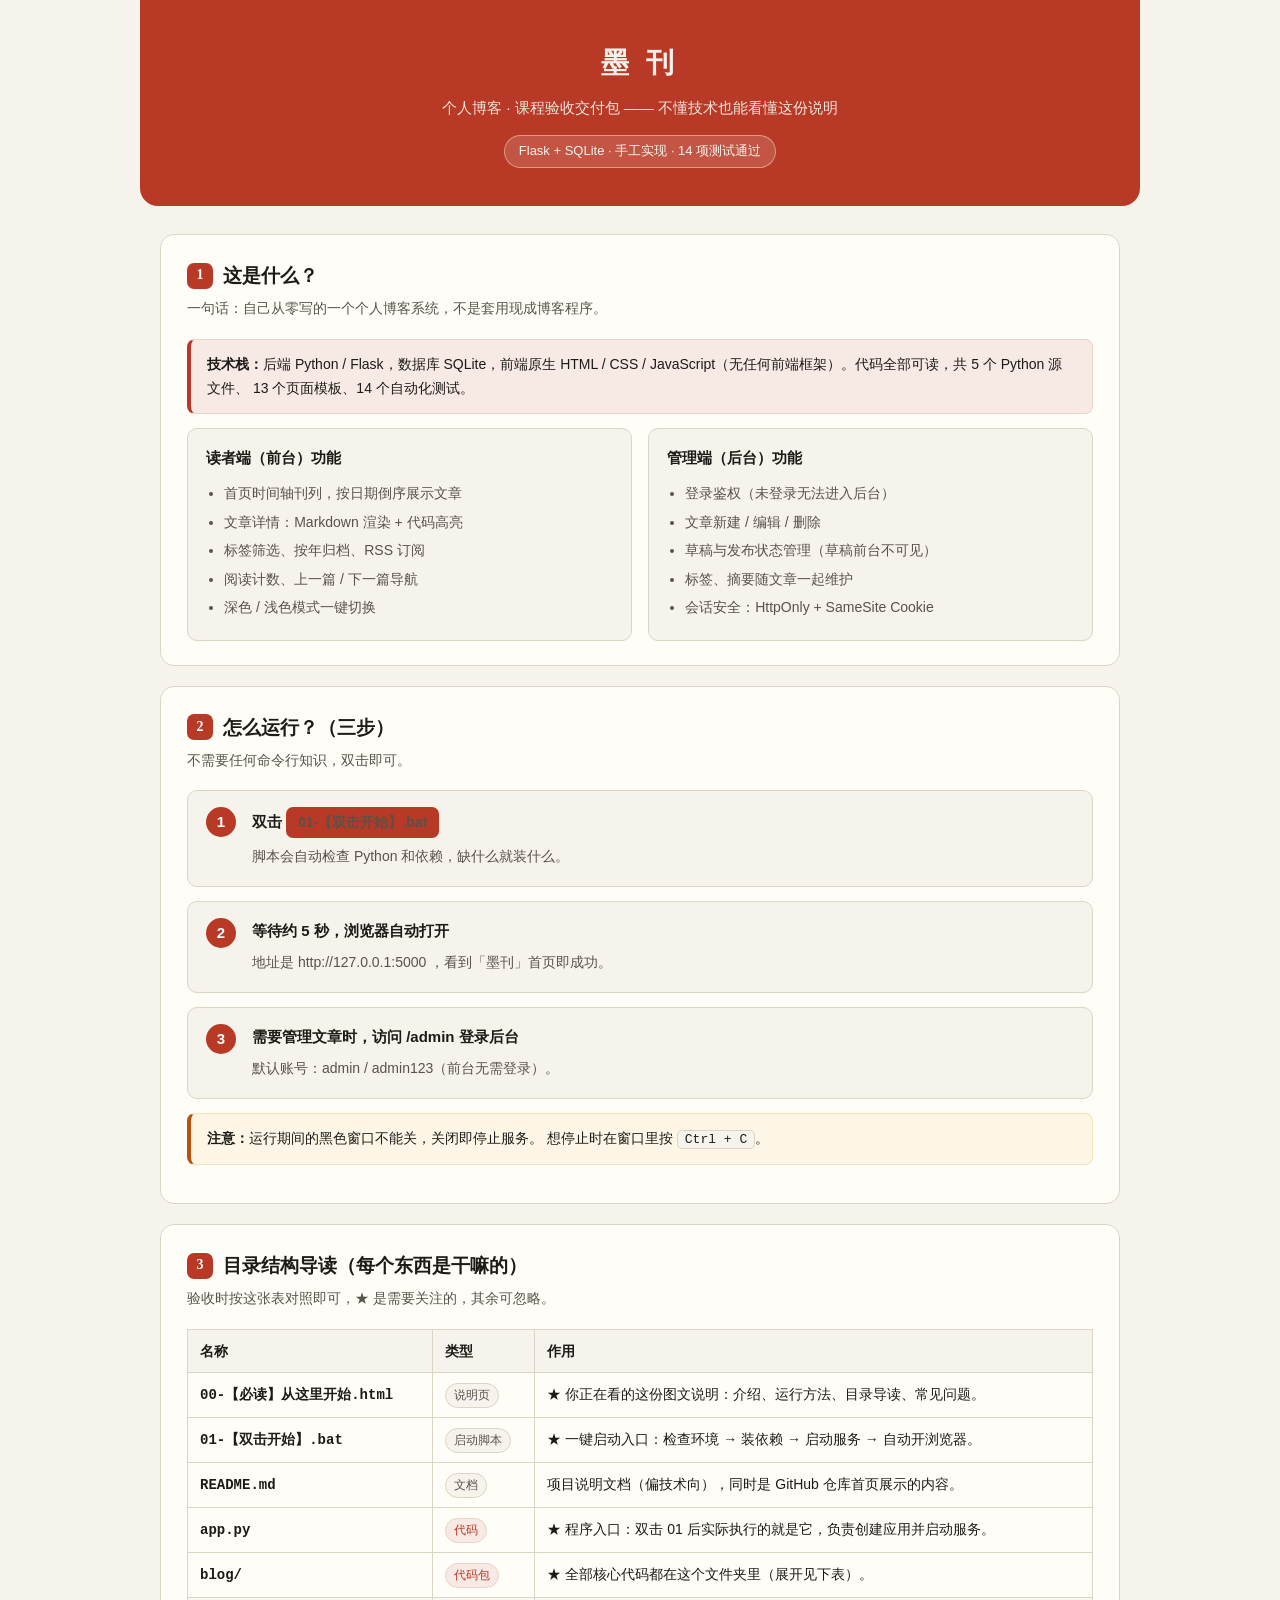
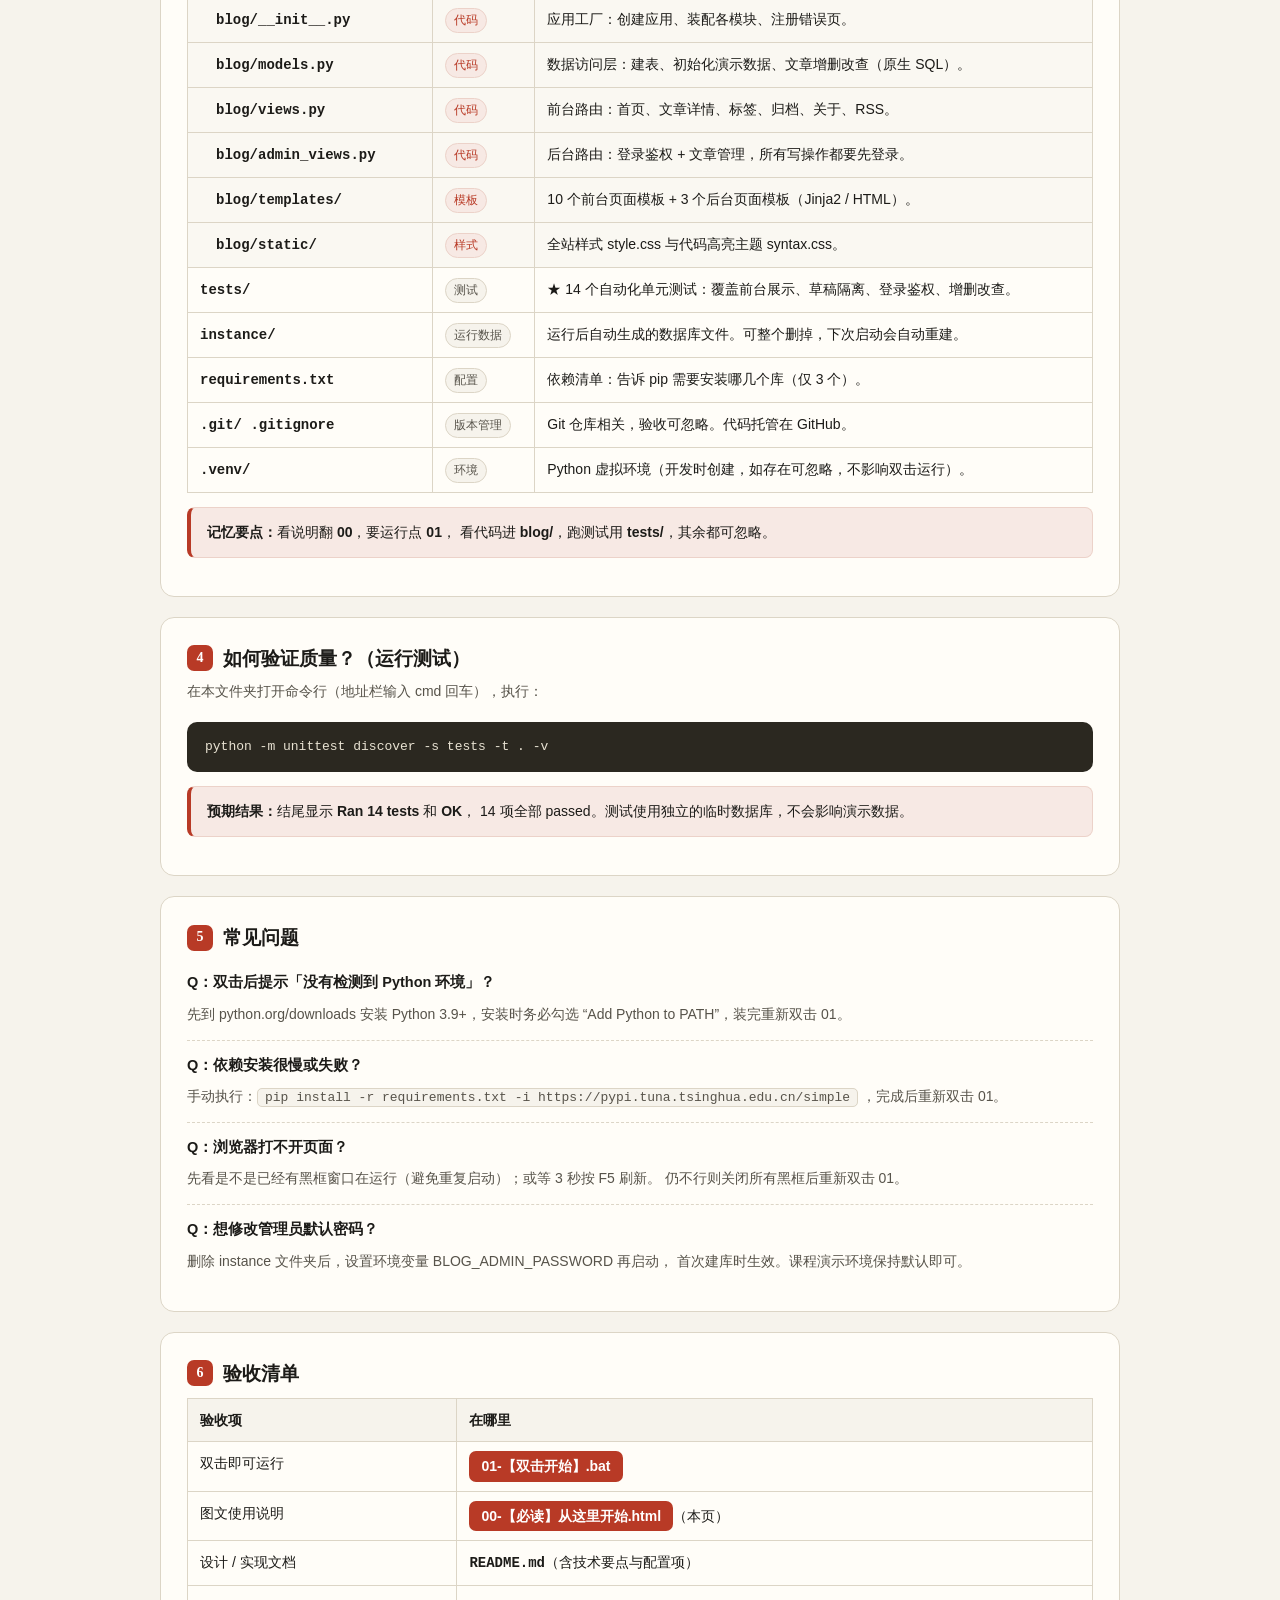
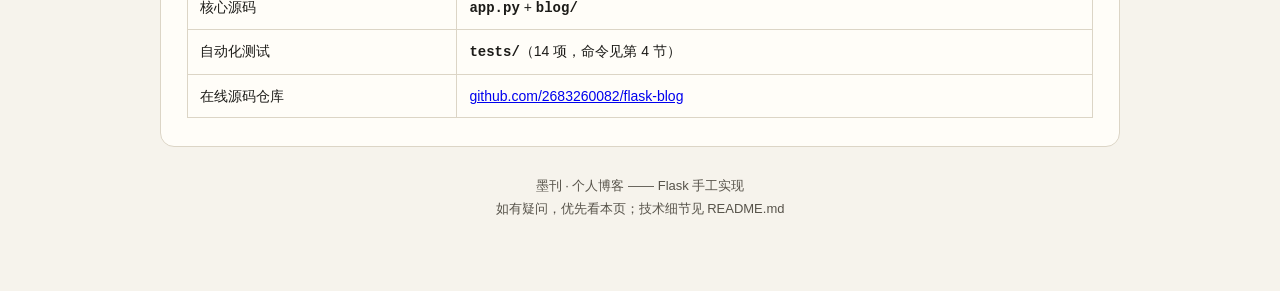
==== 00-【必读】从这里开始.html @ ae416929 "重构为 blog 包结构并新增验收交付层: 00必读图文说明与01一键启动" ====
<!DOCTYPE html>
<html lang="zh-CN">
<head>
<meta charset="UTF-8">
<meta name="viewport" content="width=device-width, initial-scale=1.0">
<title>必读 · 从这里开始 —— 墨刊个人博客</title>
<style>
/* 与「墨刊」本身的配色保持一致, 让人一眼知道这是同一个项目 */
:root {
  --paper: #f6f3ec;
  --panel: #fffdf8;
  --ink: #1c1b18;
  --muted: #57534a;
  --line: #dcd5c6;
  --seal: #b83a26;
  --seal-dark: #96281a;
  --seal-wash: #f7e9e4;
  --ok: #16a34a;
  --warn: #b45309;
}
* { box-sizing: border-box; }
body {
  margin: 0; padding: 0 20px 60px;
  font-family: -apple-system, "PingFang SC", "Microsoft YaHei", "Segoe UI", sans-serif;
  background: var(--paper); color: var(--ink); line-height: 1.75;
}
.wrap { max-width: 960px; margin: 0 auto; }

/* 页头 */
.hero {
  background: var(--seal);
  color: #f6f3ec; border-radius: 0 0 18px 18px;
  padding: 38px 30px; margin: 0 -20px 28px;
  text-align: center;
}
.hero h1 {
  margin: 0 0 8px; font-size: 28px;
  font-family: Georgia, "Songti SC", "SimSun", serif;
  letter-spacing: 0.18em;
}
.hero p { margin: 0; opacity: .92; font-size: 15px; }
.hero .badge {
  display: inline-block; margin-top: 14px; padding: 4px 14px;
  background: rgba(255,255,255,.14); border: 1px solid rgba(255,255,255,.4);
  border-radius: 999px; font-size: 13px;
}

/* 通用区块 */
section {
  background: var(--panel); border: 1px solid var(--line);
  border-radius: 14px; padding: 24px 26px; margin-bottom: 20px;
}
h2 {
  font-size: 19px; margin: 0 0 4px;
  display: flex; align-items: center; gap: 10px;
  font-family: Georgia, "Songti SC", "SimSun", serif;
}
h2 .num {
  background: var(--seal); color: #fff;
  width: 26px; height: 26px; border-radius: 7px;
  display: inline-flex; align-items: center; justify-content: center;
  font-size: 14px; flex: 0 0 auto;
  font-family: inherit;
}
.sub { color: var(--muted); font-size: 14px; margin: 0 0 18px; }
h3 { font-size: 15px; margin: 22px 0 10px; color: var(--ink); }

/* 提示条 */
.tip {
  background: var(--seal-wash); border: 1px solid #ecd2c9;
  border-left: 4px solid var(--seal);
  border-radius: 8px; padding: 12px 16px; font-size: 14px; margin: 14px 0;
}
.warn {
  background: #fdf6e7; border: 1px solid #f3e2b3;
  border-left: 4px solid var(--warn);
  border-radius: 8px; padding: 12px 16px; font-size: 14px; margin: 14px 0;
}
.tip b, .warn b { color: var(--ink); }

/* 启动步骤 */
.steps { counter-reset: step; display: grid; gap: 14px; }
.step {
  display: flex; gap: 16px; align-items: flex-start;
  background: var(--paper); border: 1px solid var(--line);
  border-radius: 10px; padding: 16px 18px;
}
.step::before {
  counter-increment: step; content: counter(step);
  background: var(--seal); color: #fff;
  width: 30px; height: 30px; border-radius: 50%; flex: 0 0 auto;
  display: flex; align-items: center; justify-content: center;
  font-weight: 700; font-size: 15px;
}
.step .body { flex: 1; }
.step .body b { display: block; margin-bottom: 4px; font-size: 15px; }
.step .body span { color: var(--muted); font-size: 14px; }

/* 模拟实际文件 */
.file-btn {
  display: inline-block; background: var(--seal); color: #fff;
  padding: 3px 12px; border-radius: 7px; font-weight: 600; font-size: 14px;
}
code, .kbd {
  background: var(--paper); border: 1px solid var(--line); border-radius: 5px;
  padding: 1px 7px; font-family: Consolas, "Courier New", monospace;
  font-size: 13px;
}
pre {
  background: #2b2820; color: #e8e2d2; border-radius: 10px;
  padding: 14px 18px; overflow-x: auto;
  font-family: Consolas, "Courier New", monospace; font-size: 13.5px;
  line-height: 1.7;
}
pre code { background: none; border: 0; padding: 0; color: inherit; }

/* 目录导读表 */
table {
  width: 100%; border-collapse: collapse; font-size: 14px; margin: 8px 0 4px;
}
th, td {
  border: 1px solid var(--line); padding: 9px 12px;
  text-align: left; vertical-align: top;
}
th { background: var(--paper); font-weight: 600; white-space: nowrap; }
td .name { font-family: Consolas, monospace; font-weight: 600; }
td .kind {
  display: inline-block; font-size: 12px; padding: 1px 8px;
  border-radius: 999px; border: 1px solid var(--line);
  color: var(--muted); background: var(--paper); white-space: nowrap;
}
td .kind.code { color: var(--seal); border-color: #ecd2c9; background: var(--seal-wash); }
tr.sub-row td { background: #faf8f2; }
tr.sub-row td:first-child { padding-left: 28px; }

/* 功能清单 */
.grid2 { display: grid; grid-template-columns: 1fr 1fr; gap: 16px; }
@media (max-width: 720px) { .grid2 { grid-template-columns: 1fr; } }
.card {
  background: var(--paper); border: 1px solid var(--line);
  border-radius: 10px; padding: 16px 18px;
}
.card h3 { margin: 0 0 10px; font-size: 15px; }
.card ul { margin: 0; padding-left: 1.3em; font-size: 14px; color: var(--muted); }
.card li { margin: 4px 0; }

/* FAQ */
.faq { border-top: 1px dashed var(--line); padding: 12px 0; }
.faq:first-of-type { border-top: 0; }
.faq b { display: block; margin-bottom: 4px; font-size: 14.5px; }
.faq span { color: var(--muted); font-size: 14px; }

/* 页脚 */
.foot {
  text-align: center; color: var(--muted); font-size: 13px;
  padding-top: 8px;
}
.foot a { color: var(--seal); }
</style>
</head>
<body>
<div class="wrap">

  <div class="hero">
    <h1>墨 刊</h1>
    <p>个人博客 · 课程验收交付包 —— 不懂技术也能看懂这份说明</p>
    <span class="badge">Flask + SQLite · 手工实现 · 14 项测试通过</span>
  </div>

  <!-- ① 项目是什么 -->
  <section>
    <h2><span class="num">1</span>这是什么？</h2>
    <p class="sub">一句话：自己从零写的一个个人博客系统，不是套用现成博客程序。</p>
    <div class="tip">
      <b>技术栈：</b>后端 Python / Flask，数据库 SQLite，前端原生 HTML / CSS /
      JavaScript（无任何前端框架）。代码全部可读，共 5 个 Python 源文件、
      13 个页面模板、14 个自动化测试。
    </div>
    <div class="grid2">
      <div class="card">
        <h3>读者端（前台）功能</h3>
        <ul>
          <li>首页时间轴刊列，按日期倒序展示文章</li>
          <li>文章详情：Markdown 渲染 + 代码高亮</li>
          <li>标签筛选、按年归档、RSS 订阅</li>
          <li>阅读计数、上一篇 / 下一篇导航</li>
          <li>深色 / 浅色模式一键切换</li>
        </ul>
      </div>
      <div class="card">
        <h3>管理端（后台）功能</h3>
        <ul>
          <li>登录鉴权（未登录无法进入后台）</li>
          <li>文章新建 / 编辑 / 删除</li>
          <li>草稿与发布状态管理（草稿前台不可见）</li>
          <li>标签、摘要随文章一起维护</li>
          <li>会话安全：HttpOnly + SameSite Cookie</li>
        </ul>
      </div>
    </div>
  </section>

  <!-- ② 怎么跑起来 -->
  <section>
    <h2><span class="num">2</span>怎么运行？（三步）</h2>
    <p class="sub">不需要任何命令行知识，双击即可。</p>
    <div class="steps">
      <div class="step">
        <div class="body">
          <b>双击 <span class="file-btn">01-【双击开始】.bat</span></b>
          <span>脚本会自动检查 Python 和依赖，缺什么就装什么。</span>
        </div>
      </div>
      <div class="step">
        <div class="body">
          <b>等待约 5 秒，浏览器自动打开</b>
          <span>地址是 http://127.0.0.1:5000 ，看到「墨刊」首页即成功。</span>
        </div>
      </div>
      <div class="step">
        <div class="body">
          <b>需要管理文章时，访问 /admin 登录后台</b>
          <span>默认账号：admin / admin123（前台无需登录）。</span>
        </div>
      </div>
    </div>
    <div class="warn">
      <b>注意：</b>运行期间的黑色窗口不能关，关闭即停止服务。
      想停止时在窗口里按 <span class="kbd">Ctrl + C</span>。
    </div>
  </section>

  <!-- ③ 目录导读 -->
  <section>
    <h2><span class="num">3</span>目录结构导读（每个东西是干嘛的）</h2>
    <p class="sub">验收时按这张表对照即可，★ 是需要关注的，其余可忽略。</p>
    <table>
      <tr><th>名称</th><th>类型</th><th>作用</th></tr>
      <tr>
        <td><span class="name">00-【必读】从这里开始.html</span></td>
        <td><span class="kind">说明页</span></td>
        <td>★ 你正在看的这份图文说明：介绍、运行方法、目录导读、常见问题。</td>
      </tr>
      <tr>
        <td><span class="name">01-【双击开始】.bat</span></td>
        <td><span class="kind">启动脚本</span></td>
        <td>★ 一键启动入口：检查环境 → 装依赖 → 启动服务 → 自动开浏览器。</td>
      </tr>
      <tr>
        <td><span class="name">README.md</span></td>
        <td><span class="kind">文档</span></td>
        <td>项目说明文档（偏技术向），同时是 GitHub 仓库首页展示的内容。</td>
      </tr>
      <tr>
        <td><span class="name">app.py</span></td>
        <td><span class="kind code">代码</span></td>
        <td>★ 程序入口：双击 01 后实际执行的就是它，负责创建应用并启动服务。</td>
      </tr>
      <tr>
        <td><span class="name">blog/</span></td>
        <td><span class="kind code">代码包</span></td>
        <td>★ 全部核心代码都在这个文件夹里（展开见下表）。</td>
      </tr>
      <tr class="sub-row"><td><span class="name">blog/__init__.py</span></td><td><span class="kind code">代码</span></td><td>应用工厂：创建应用、装配各模块、注册错误页。</td></tr>
      <tr class="sub-row"><td><span class="name">blog/models.py</span></td><td><span class="kind code">代码</span></td><td>数据访问层：建表、初始化演示数据、文章增删改查（原生 SQL）。</td></tr>
      <tr class="sub-row"><td><span class="name">blog/views.py</span></td><td><span class="kind code">代码</span></td><td>前台路由：首页、文章详情、标签、归档、关于、RSS。</td></tr>
      <tr class="sub-row"><td><span class="name">blog/admin_views.py</span></td><td><span class="kind code">代码</span></td><td>后台路由：登录鉴权 + 文章管理，所有写操作都要先登录。</td></tr>
      <tr class="sub-row"><td><span class="name">blog/templates/</span></td><td><span class="kind code">模板</span></td><td>10 个前台页面模板 + 3 个后台页面模板（Jinja2 / HTML）。</td></tr>
      <tr class="sub-row"><td><span class="name">blog/static/</span></td><td><span class="kind code">样式</span></td><td>全站样式 style.css 与代码高亮主题 syntax.css。</td></tr>
      <tr>
        <td><span class="name">tests/</span></td>
        <td><span class="kind">测试</span></td>
        <td>★ 14 个自动化单元测试：覆盖前台展示、草稿隔离、登录鉴权、增删改查。</td>
      </tr>
      <tr>
        <td><span class="name">instance/</span></td>
        <td><span class="kind">运行数据</span></td>
        <td>运行后自动生成的数据库文件。可整个删掉，下次启动会自动重建。</td>
      </tr>
      <tr>
        <td><span class="name">requirements.txt</span></td>
        <td><span class="kind">配置</span></td>
        <td>依赖清单：告诉 pip 需要安装哪几个库（仅 3 个）。</td>
      </tr>
      <tr>
        <td><span class="name">.git/  .gitignore</span></td>
        <td><span class="kind">版本管理</span></td>
        <td>Git 仓库相关，验收可忽略。代码托管在 GitHub。</td>
      </tr>
      <tr>
        <td><span class="name">.venv/</span></td>
        <td><span class="kind">环境</span></td>
        <td>Python 虚拟环境（开发时创建，如存在可忽略，不影响双击运行）。</td>
      </tr>
    </table>
    <div class="tip">
      <b>记忆要点：</b>看说明翻 <b>00</b>，要运行点 <b>01</b>，
      看代码进 <b>blog/</b>，跑测试用 <b>tests/</b>，其余都可忽略。
    </div>
  </section>

  <!-- ④ 测试 -->
  <section>
    <h2><span class="num">4</span>如何验证质量？（运行测试）</h2>
    <p class="sub">在本文件夹打开命令行（地址栏输入 cmd 回车），执行：</p>
<pre><code>python -m unittest discover -s tests -t . -v</code></pre>
    <div class="tip">
      <b>预期结果：</b>结尾显示 <b>Ran 14 tests</b> 和 <b>OK</b>，
      14 项全部 passed。测试使用独立的临时数据库，不会影响演示数据。
    </div>
  </section>

  <!-- ⑤ FAQ -->
  <section>
    <h2><span class="num">5</span>常见问题</h2>
    <div class="faq">
      <b>Q：双击后提示「没有检测到 Python 环境」？</b>
      <span>先到 python.org/downloads 安装 Python 3.9+，安装时务必勾选
      “Add Python to PATH”，装完重新双击 01。</span>
    </div>
    <div class="faq">
      <b>Q：依赖安装很慢或失败？</b>
      <span>手动执行：<code>pip install -r requirements.txt -i https://pypi.tuna.tsinghua.edu.cn/simple</code>
      ，完成后重新双击 01。</span>
    </div>
    <div class="faq">
      <b>Q：浏览器打不开页面？</b>
      <span>先看是不是已经有黑框窗口在运行（避免重复启动）；或等 3 秒按 F5 刷新。
      仍不行则关闭所有黑框后重新双击 01。</span>
    </div>
    <div class="faq">
      <b>Q：想修改管理员默认密码？</b>
      <span>删除 instance 文件夹后，设置环境变量 BLOG_ADMIN_PASSWORD 再启动，
      首次建库时生效。课程演示环境保持默认即可。</span>
    </div>
  </section>

  <!-- ⑥ 交付清单 -->
  <section>
    <h2><span class="num">6</span>验收清单</h2>
    <table>
      <tr><th>验收项</th><th>在哪里</th></tr>
      <tr><td>双击即可运行</td><td><span class="file-btn">01-【双击开始】.bat</span></td></tr>
      <tr><td>图文使用说明</td><td><span class="file-btn">00-【必读】从这里开始.html</span>（本页）</td></tr>
      <tr><td>设计 / 实现文档</td><td><span class="name">README.md</span>（含技术要点与配置项）</td></tr>
      <tr><td>核心源码</td><td><span class="name">app.py</span> + <span class="name">blog/</span></td></tr>
      <tr><td>自动化测试</td><td><span class="name">tests/</span>（14 项，命令见第 4 节）</td></tr>
      <tr><td>在线源码仓库</td><td><a href="https://github.com/2683260082/flask-blog">github.com/2683260082/flask-blog</a></td></tr>
    </table>
  </section>

  <p class="foot">
    墨刊 · 个人博客 —— Flask 手工实现<br>
    如有疑问，优先看本页；技术细节见 README.md
  </p>

</div>
</body>
</html>
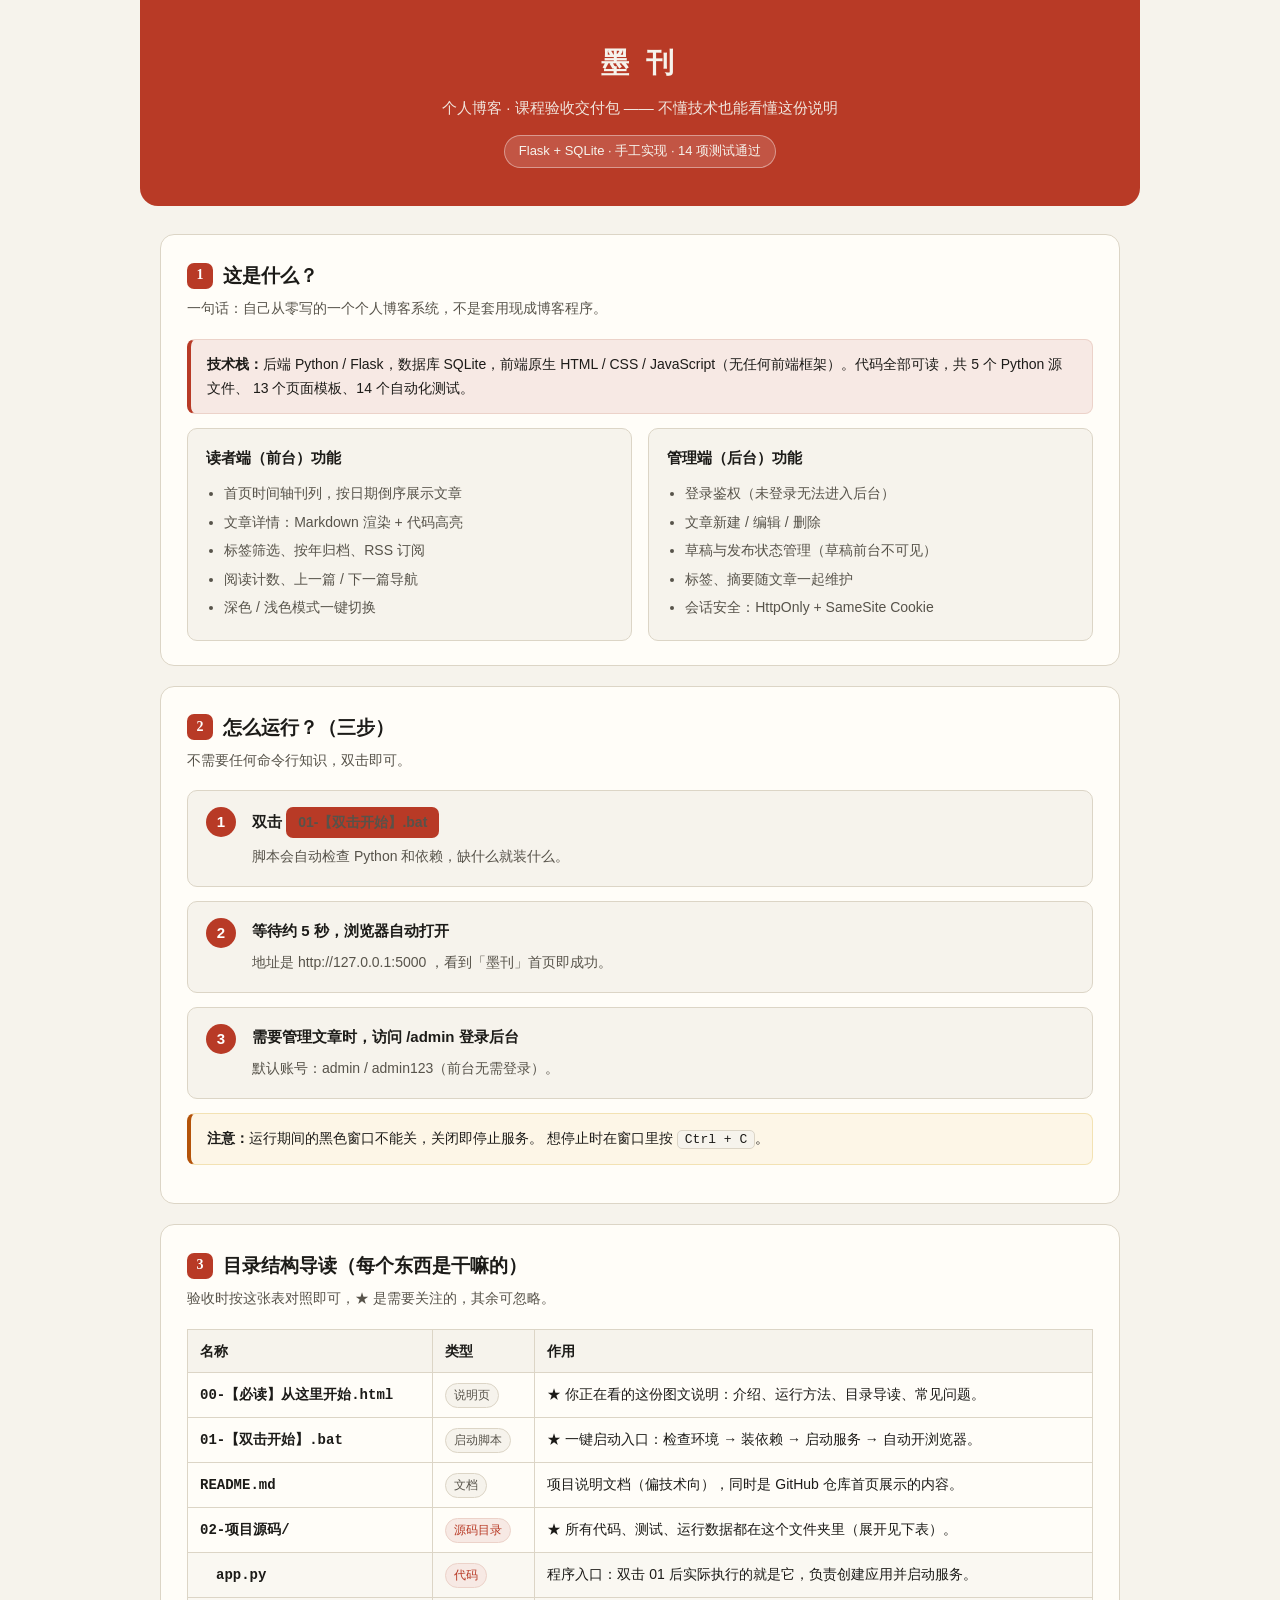
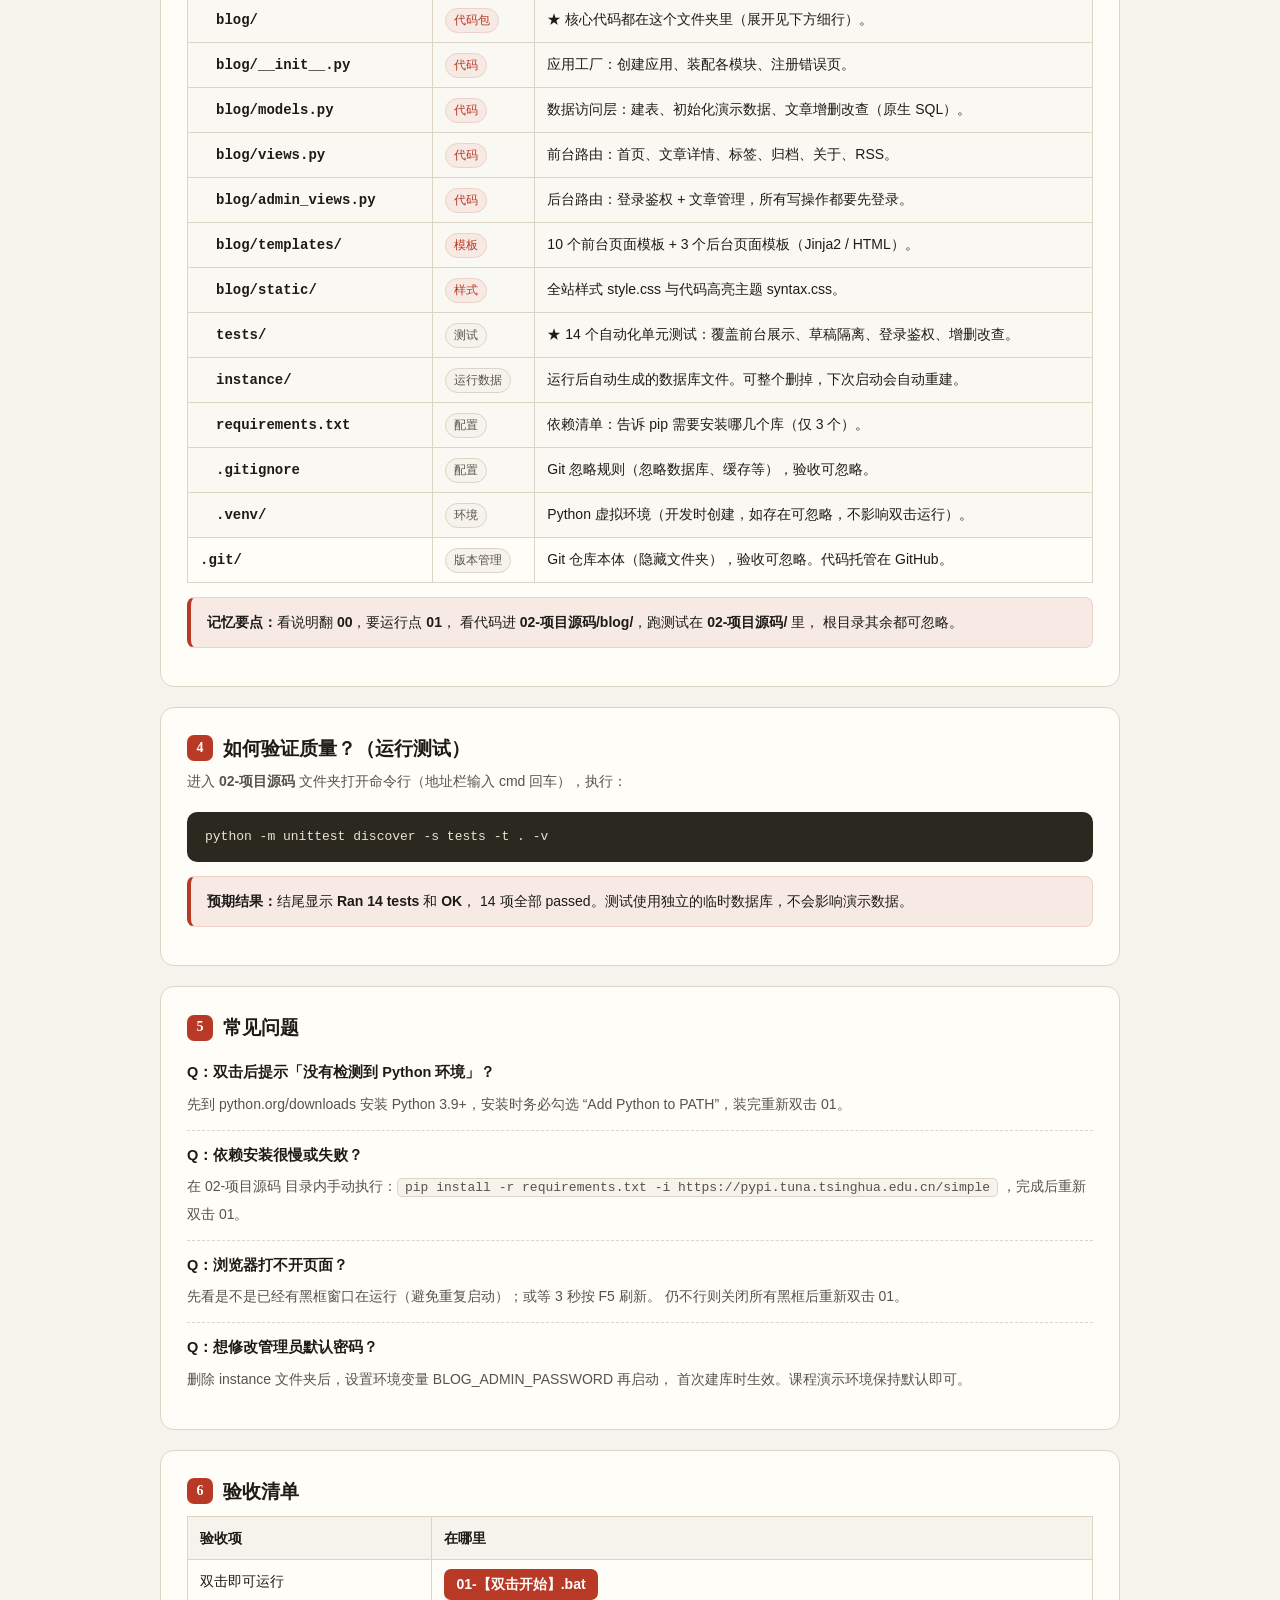
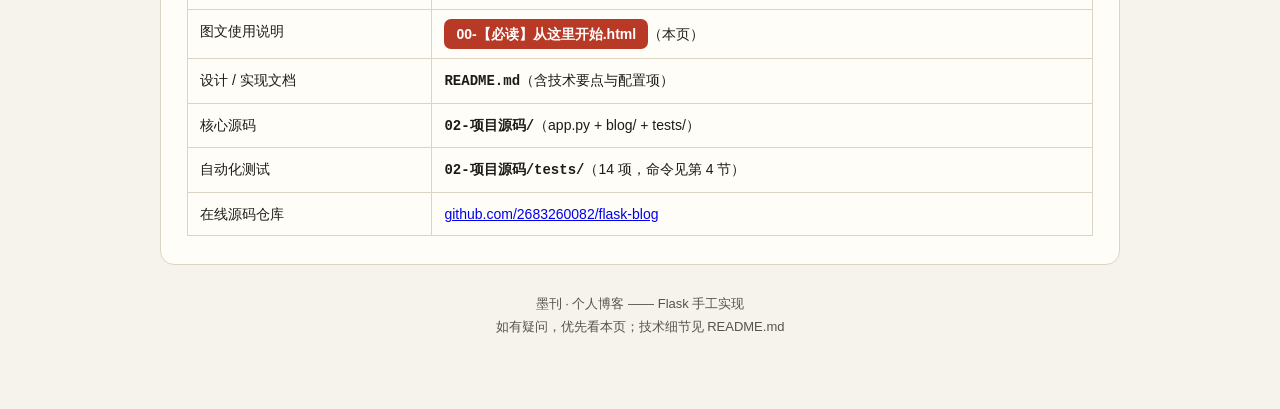
==== commit 5e3b05bf: "重组为验收交付结构: 根目录仅保留00说明/01启动/README, 源码收入02-项目源码, 修复 requirements 在中文Windows下 pip GBK 解码失败" ====
--- a/00-【必读】从这里开始.html
+++ b/00-【必读】从这里开始.html
@@ -252,14 +252,19 @@
         <td>项目说明文档（偏技术向），同时是 GitHub 仓库首页展示的内容。</td>
       </tr>
       <tr>
+        <td><span class="name">02-项目源码/</span></td>
+        <td><span class="kind code">源码目录</span></td>
+        <td>★ 所有代码、测试、运行数据都在这个文件夹里（展开见下表）。</td>
+      </tr>
+      <tr class="sub-row">
         <td><span class="name">app.py</span></td>
         <td><span class="kind code">代码</span></td>
-        <td>★ 程序入口：双击 01 后实际执行的就是它，负责创建应用并启动服务。</td>
-      </tr>
-      <tr>
+        <td>程序入口：双击 01 后实际执行的就是它，负责创建应用并启动服务。</td>
+      </tr>
+      <tr class="sub-row">
         <td><span class="name">blog/</span></td>
         <td><span class="kind code">代码包</span></td>
-        <td>★ 全部核心代码都在这个文件夹里（展开见下表）。</td>
+        <td>★ 核心代码都在这个文件夹里（展开见下方细行）。</td>
       </tr>
       <tr class="sub-row"><td><span class="name">blog/__init__.py</span></td><td><span class="kind code">代码</span></td><td>应用工厂：创建应用、装配各模块、注册错误页。</td></tr>
       <tr class="sub-row"><td><span class="name">blog/models.py</span></td><td><span class="kind code">代码</span></td><td>数据访问层：建表、初始化演示数据、文章增删改查（原生 SQL）。</td></tr>
@@ -267,42 +272,48 @@
       <tr class="sub-row"><td><span class="name">blog/admin_views.py</span></td><td><span class="kind code">代码</span></td><td>后台路由：登录鉴权 + 文章管理，所有写操作都要先登录。</td></tr>
       <tr class="sub-row"><td><span class="name">blog/templates/</span></td><td><span class="kind code">模板</span></td><td>10 个前台页面模板 + 3 个后台页面模板（Jinja2 / HTML）。</td></tr>
       <tr class="sub-row"><td><span class="name">blog/static/</span></td><td><span class="kind code">样式</span></td><td>全站样式 style.css 与代码高亮主题 syntax.css。</td></tr>
-      <tr>
+      <tr class="sub-row">
         <td><span class="name">tests/</span></td>
         <td><span class="kind">测试</span></td>
         <td>★ 14 个自动化单元测试：覆盖前台展示、草稿隔离、登录鉴权、增删改查。</td>
       </tr>
-      <tr>
+      <tr class="sub-row">
         <td><span class="name">instance/</span></td>
         <td><span class="kind">运行数据</span></td>
         <td>运行后自动生成的数据库文件。可整个删掉，下次启动会自动重建。</td>
       </tr>
-      <tr>
+      <tr class="sub-row">
         <td><span class="name">requirements.txt</span></td>
         <td><span class="kind">配置</span></td>
         <td>依赖清单：告诉 pip 需要安装哪几个库（仅 3 个）。</td>
       </tr>
-      <tr>
-        <td><span class="name">.git/  .gitignore</span></td>
-        <td><span class="kind">版本管理</span></td>
-        <td>Git 仓库相关，验收可忽略。代码托管在 GitHub。</td>
-      </tr>
-      <tr>
+      <tr class="sub-row">
+        <td><span class="name">.gitignore</span></td>
+        <td><span class="kind">配置</span></td>
+        <td>Git 忽略规则（忽略数据库、缓存等），验收可忽略。</td>
+      </tr>
+      <tr class="sub-row">
         <td><span class="name">.venv/</span></td>
         <td><span class="kind">环境</span></td>
         <td>Python 虚拟环境（开发时创建，如存在可忽略，不影响双击运行）。</td>
       </tr>
+      <tr>
+        <td><span class="name">.git/</span></td>
+        <td><span class="kind">版本管理</span></td>
+        <td>Git 仓库本体（隐藏文件夹），验收可忽略。代码托管在 GitHub。</td>
+      </tr>
     </table>
     <div class="tip">
       <b>记忆要点：</b>看说明翻 <b>00</b>，要运行点 <b>01</b>，
-      看代码进 <b>blog/</b>，跑测试用 <b>tests/</b>，其余都可忽略。
+      看代码进 <b>02-项目源码/blog/</b>，跑测试在 <b>02-项目源码/</b> 里，
+      根目录其余都可忽略。
     </div>
   </section>
 
   <!-- ④ 测试 -->
   <section>
     <h2><span class="num">4</span>如何验证质量？（运行测试）</h2>
-    <p class="sub">在本文件夹打开命令行（地址栏输入 cmd 回车），执行：</p>
+    <p class="sub">进入 <b>02-项目源码</b> 文件夹打开命令行（地址栏输入 cmd 回车），执行：</p>
 <pre><code>python -m unittest discover -s tests -t . -v</code></pre>
     <div class="tip">
       <b>预期结果：</b>结尾显示 <b>Ran 14 tests</b> 和 <b>OK</b>，
@@ -320,7 +331,7 @@
     </div>
     <div class="faq">
       <b>Q：依赖安装很慢或失败？</b>
-      <span>手动执行：<code>pip install -r requirements.txt -i https://pypi.tuna.tsinghua.edu.cn/simple</code>
+      <span>在 02-项目源码 目录内手动执行：<code>pip install -r requirements.txt -i https://pypi.tuna.tsinghua.edu.cn/simple</code>
       ，完成后重新双击 01。</span>
     </div>
     <div class="faq">
@@ -343,8 +354,8 @@
       <tr><td>双击即可运行</td><td><span class="file-btn">01-【双击开始】.bat</span></td></tr>
       <tr><td>图文使用说明</td><td><span class="file-btn">00-【必读】从这里开始.html</span>（本页）</td></tr>
       <tr><td>设计 / 实现文档</td><td><span class="name">README.md</span>（含技术要点与配置项）</td></tr>
-      <tr><td>核心源码</td><td><span class="name">app.py</span> + <span class="name">blog/</span></td></tr>
-      <tr><td>自动化测试</td><td><span class="name">tests/</span>（14 项，命令见第 4 节）</td></tr>
+      <tr><td>核心源码</td><td><span class="name">02-项目源码/</span>（app.py + blog/ + tests/）</td></tr>
+      <tr><td>自动化测试</td><td><span class="name">02-项目源码/tests/</span>（14 项，命令见第 4 节）</td></tr>
       <tr><td>在线源码仓库</td><td><a href="https://github.com/2683260082/flask-blog">github.com/2683260082/flask-blog</a></td></tr>
     </table>
   </section>
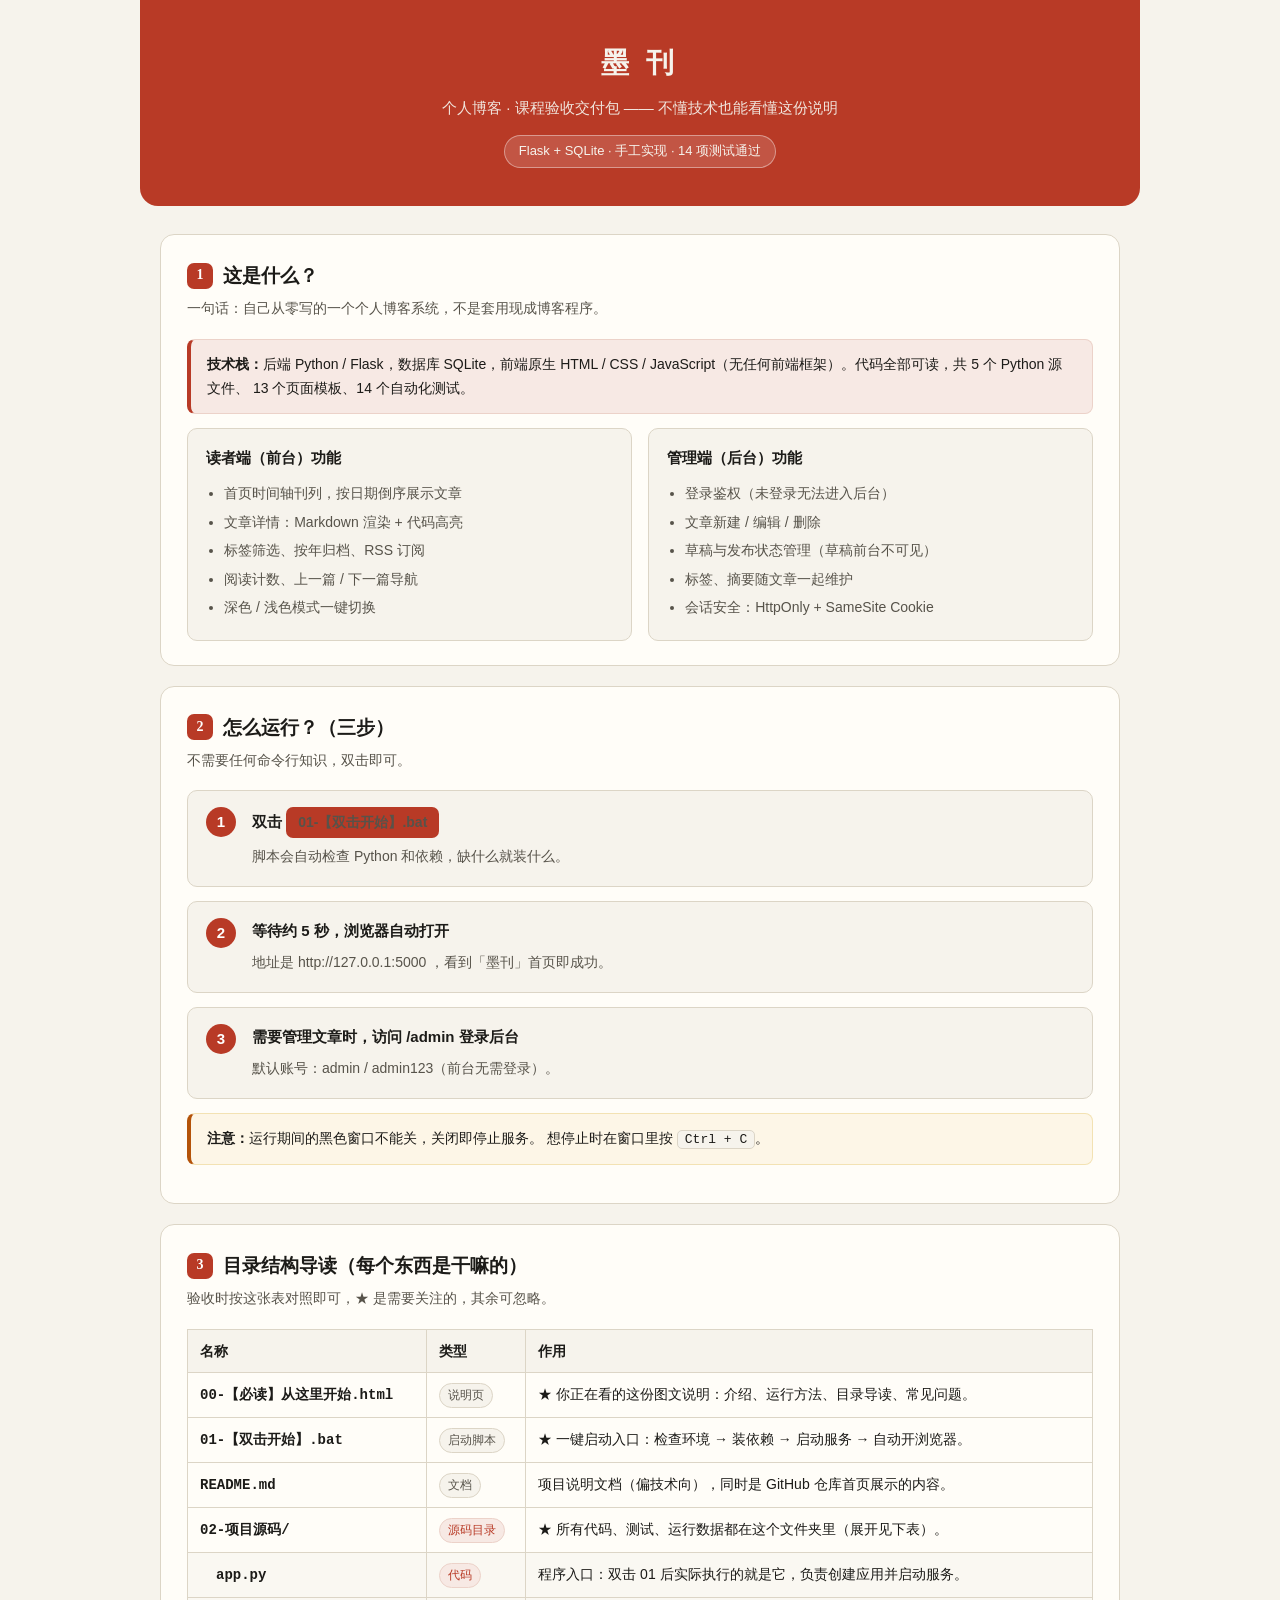
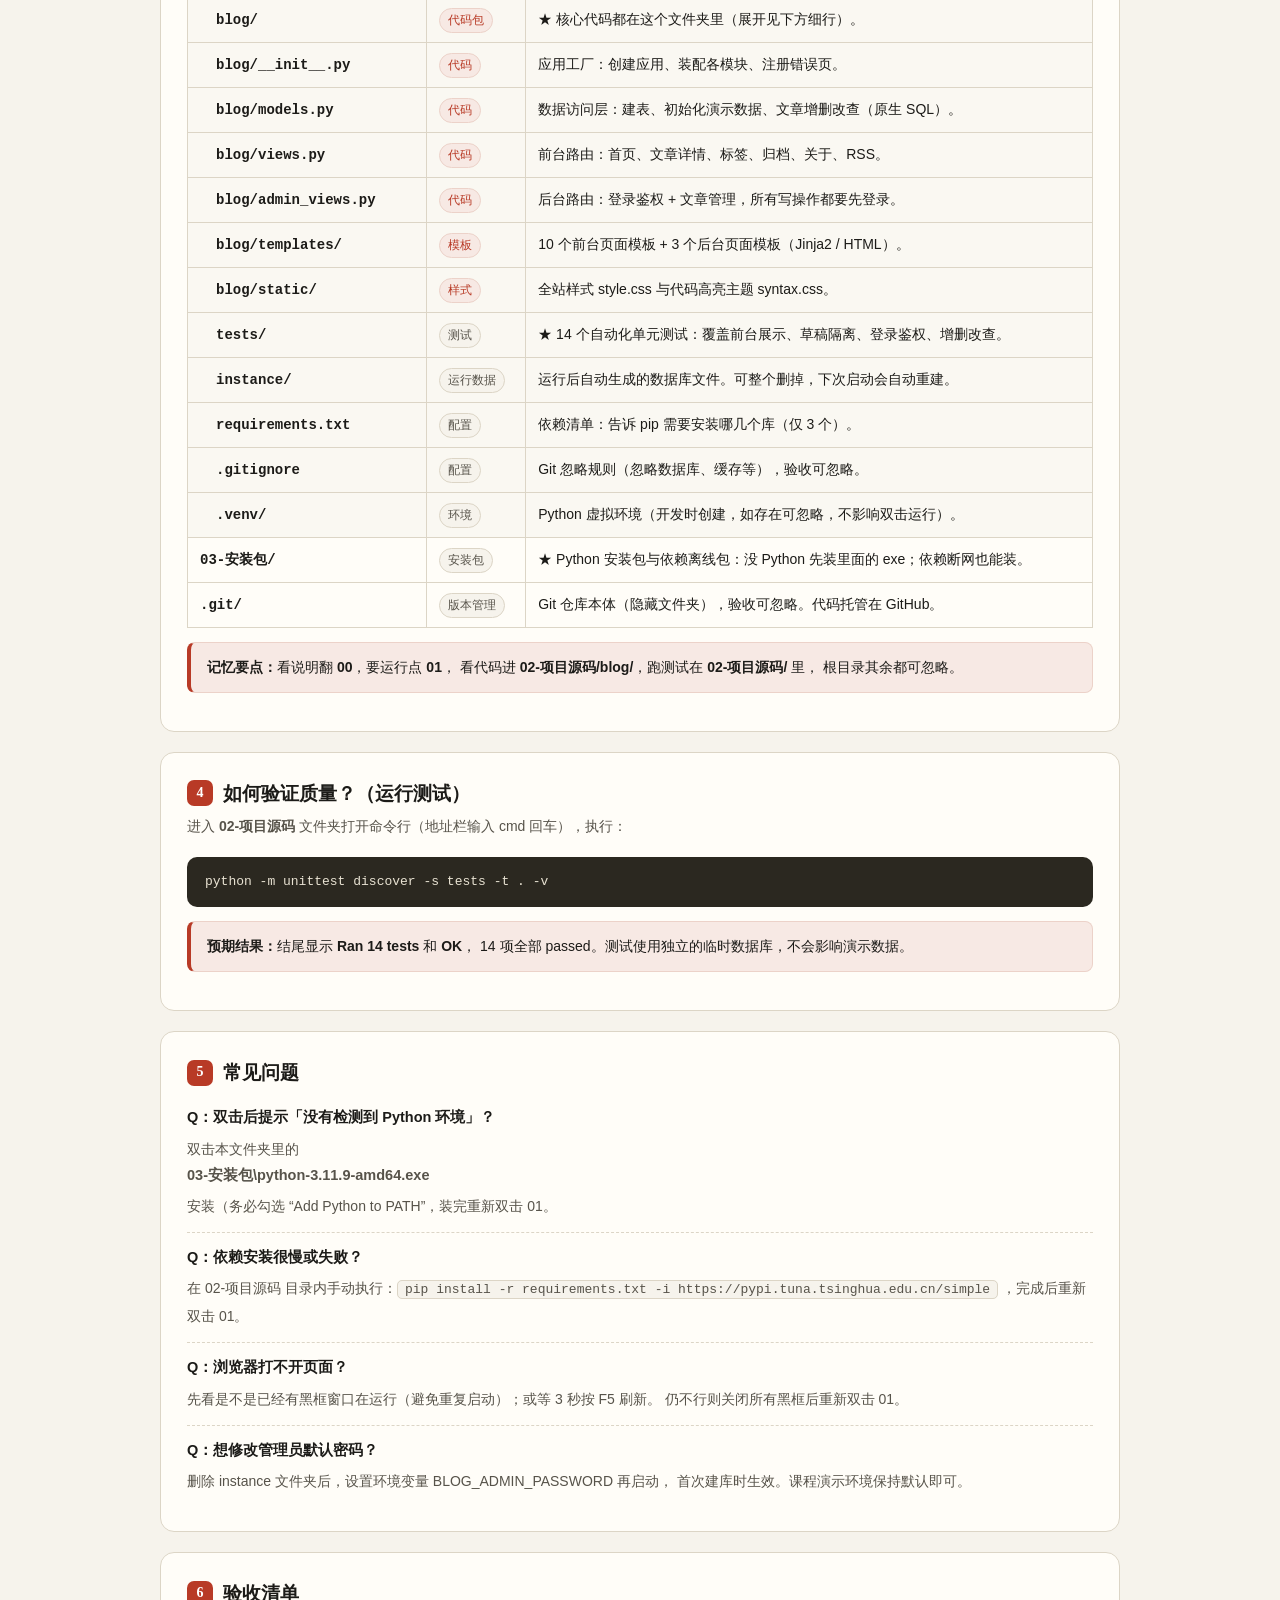
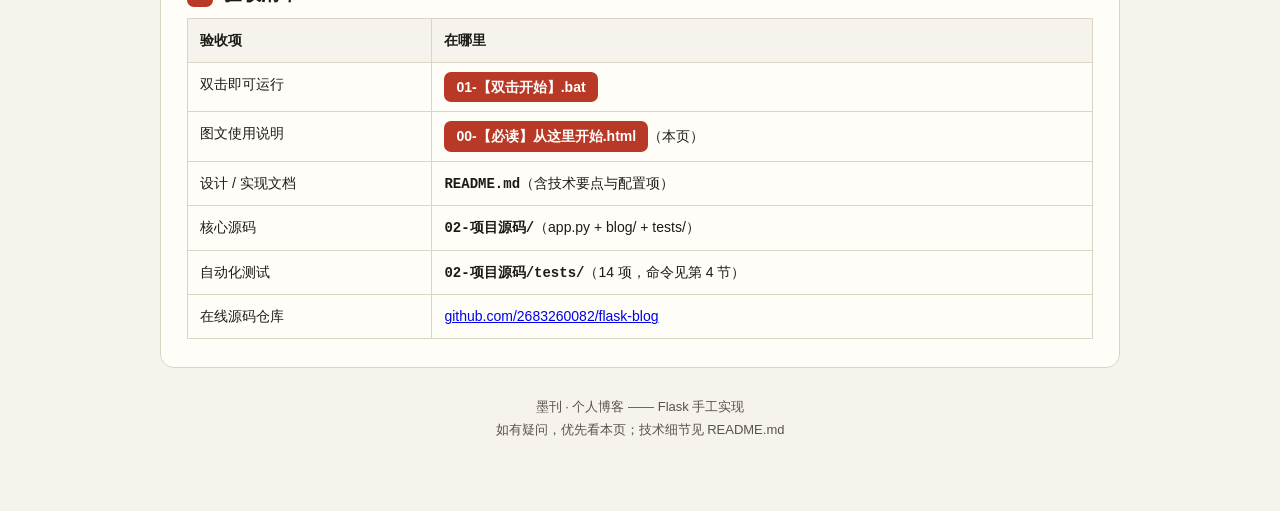
==== commit 24b50a8d: "交付增强: 内置 Python 安装包与依赖离线包(03-安装包), 脚本优先离线安装" ====
--- a/00-【必读】从这里开始.html
+++ b/00-【必读】从这里开始.html
@@ -298,6 +298,13 @@
         <td>Python 虚拟环境（开发时创建，如存在可忽略，不影响双击运行）。</td>
       </tr>
       <tr>
+</tr>
+      <tr>
+        <td><span class="name">03-安装包/</span></td>
+        <td><span class="kind">安装包</span></td>
+        <td>★ Python 安装包与依赖离线包：没 Python 先装里面的 exe；依赖断网也能装。</td>
+      </tr>
+      <tr>
         <td><span class="name">.git/</span></td>
         <td><span class="kind">版本管理</span></td>
         <td>Git 仓库本体（隐藏文件夹），验收可忽略。代码托管在 GitHub。</td>
@@ -326,7 +333,7 @@
     <h2><span class="num">5</span>常见问题</h2>
     <div class="faq">
       <b>Q：双击后提示「没有检测到 Python 环境」？</b>
-      <span>先到 python.org/downloads 安装 Python 3.9+，安装时务必勾选
+      <span>双击本文件夹里的 <b>03-安装包\python-3.11.9-amd64.exe</b> 安装（务必勾选
       “Add Python to PATH”，装完重新双击 01。</span>
     </div>
     <div class="faq">
